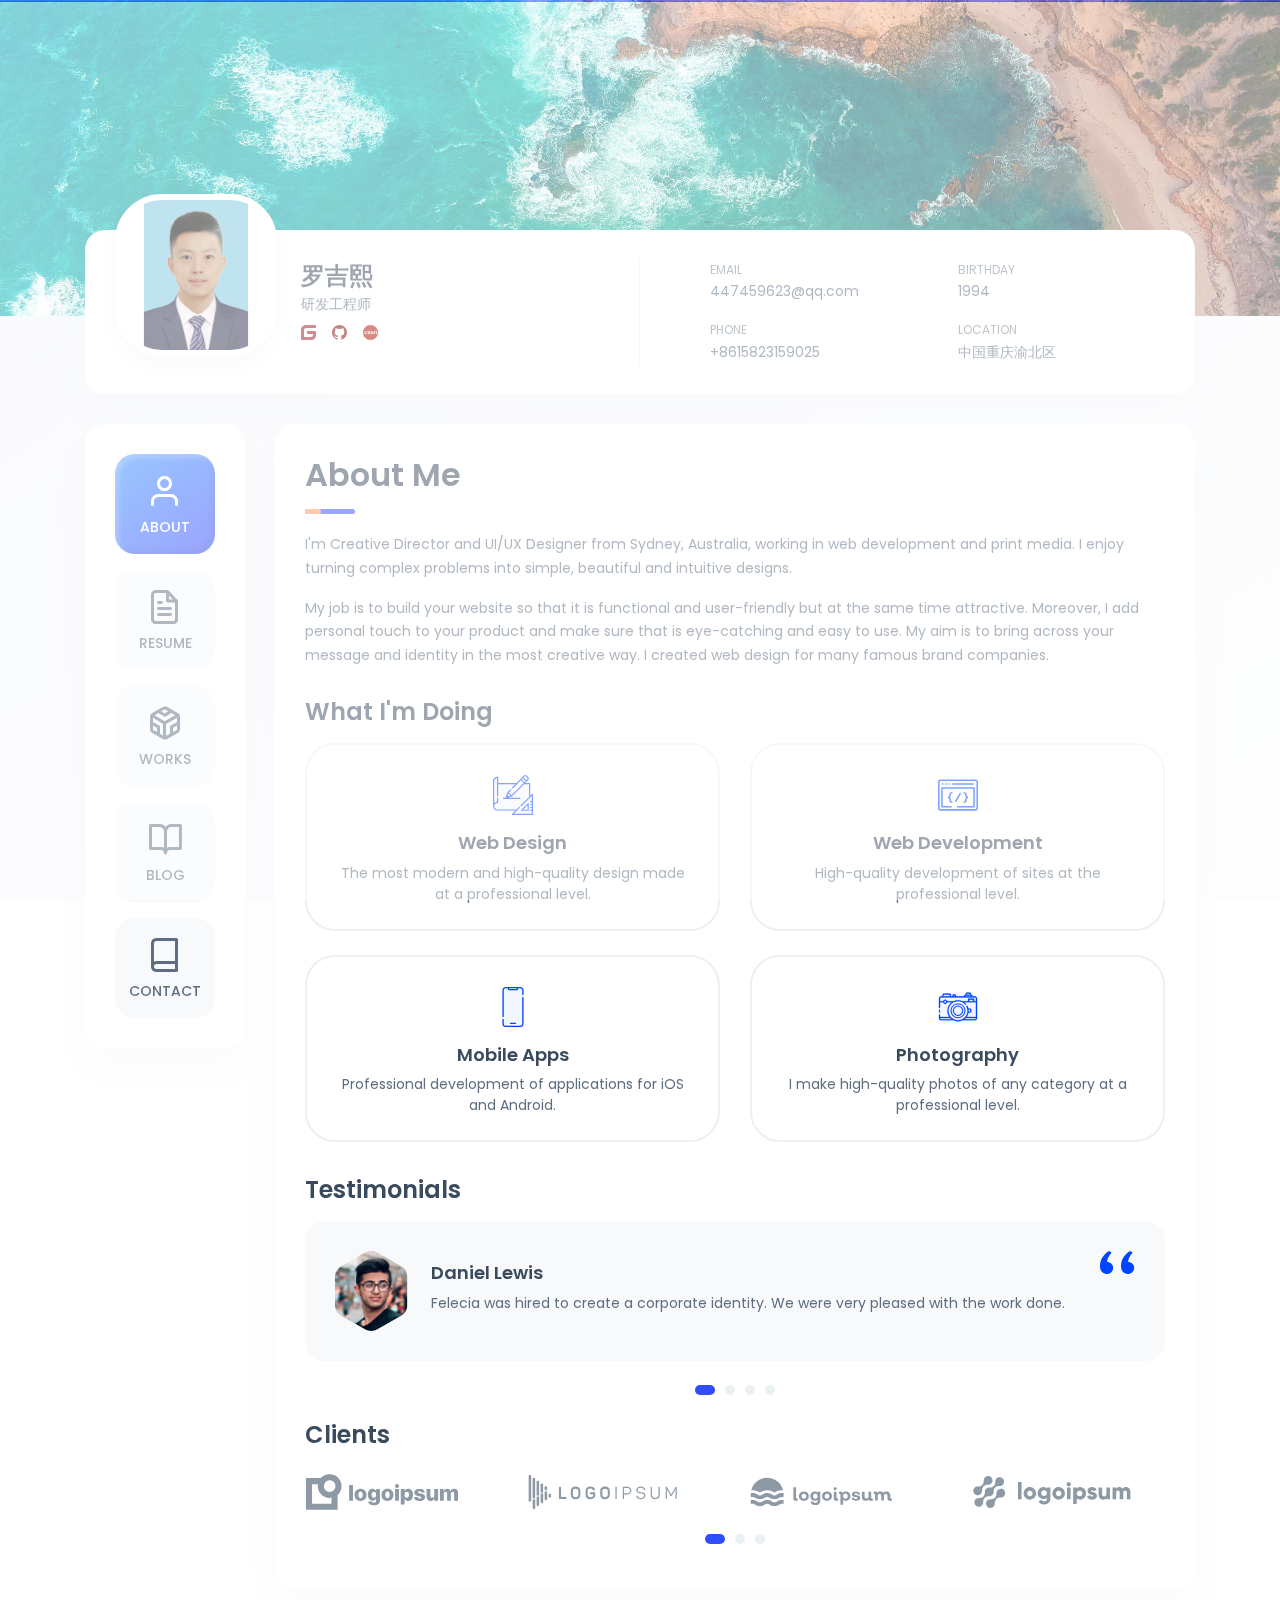
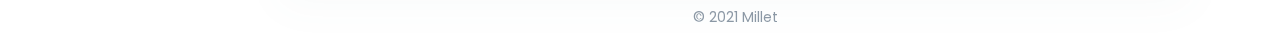
==== about.html @ d371b7f6 "增加简历" ====
﻿<!DOCTYPE html>
<html lang="en">

<head>
    <meta charset="utf-8" />
    <title>Guido - About</title>

	<!-- Meta Data -->
	<meta http-equiv="X-UA-Compatible" content="IE=edge">
	<meta name="viewport" content="width=device-width, initial-scale=1, shrink-to-fit=no">
	<meta name="format-detection" content="telephone=no"/>
    <meta name="format-detection" content="address=no"/>
    <meta name="author" content="ArtTemplate" />
    <meta name="description" content="vCard" />

    <!-- Twitter data -->
    <meta name="twitter:card" content="summary_large_image">
    <meta name="twitter:site" content="@ArtTemplates">
    <meta name="twitter:title" content="vCard">
    <meta name="twitter:description" content="vCard">
    <meta name="twitter:image" content="assets/images/social.jpg">

    <!-- Open Graph data -->
    <meta property="og:title" content="ArtTemplate" />
    <meta property="og:type" content="website" />
    <meta property="og:url" content="your url website" />
    <meta property="og:image" content="assets/images/social.jpg" />
    <meta property="og:description" content="vCard" />
    <meta property="og:site_name" content="vCard" />

	<!-- Favicons -->
	<link rel="apple-touch-icon" sizes="144x144" href="assets/images/favicons/apple-touch-icon-144x144.png">
	<link rel="apple-touch-icon" sizes="114x114" href="assets/images/favicons/apple-touch-icon-114x114.png">
	<link rel="apple-touch-icon" sizes="72x72" href="assets/images/favicons/apple-touch-icon-72x72.png">
	<link rel="apple-touch-icon" sizes="57x57" href="assets/images/favicons/apple-touch-icon-57x57.png">
	<link rel="shortcut icon" href="assets/images/favicons/favicon.png" type="image/png">

    <!-- Styles -->
	<link rel="stylesheet" type="text/css" href="assets/styles/style.css"/>
    
    <link rel="stylesheet" type="text/css" href="assets/demo/style-demo.css"/>
	
</head>
<body>
    <!-- Preloader -->
    <div class="preloader">
	    <div class="preloader__wrap">
		    <div class="circle-pulse">
                <div class="circle-pulse__1"></div>
                <div class="circle-pulse__2"></div>
            </div>
		    <div class="preloader__progress"><span></span></div>
		</div>
	</div>

    <main class="main">
	    <!-- Header Image -->
		<div class="header-image">
		    <div class="js-parallax" style="background-image: url(assets/img/image_header.jpg);"></div>
		</div>
		
	    <div class="container gutter-top">
		    <!-- Header -->
		    <header class="header box">
			    <div class="header__left">
				    <div class="header__photo">
					    <img class="header__photo-img" src="assets/img/main-photo.svg" alt="罗吉熙头像">
					</div>
					<div class="header__base-info">
					    <h4 class="title titl--h4">罗吉熙</h4>
						<div class="status">研发工程师</div>
						<ul class="header__social">
						    <li><a href="https://gitee.com/guidoluo0521"><i class="font-icon icon-gitee"></i></a></li>
						    <li><a href="https://github.com/GuidoLuo0521"><i class="font-icon icon-my-github"></i></a></li>
							<li><a href="https://blog.csdn.net/qq_32735535"><i class="font-icon icon-csdn"></i></a></li>
						</ul>
					</div>
				</div>
				<div class="header__right">
				    <ul class="header__contact">
					    <li><span class="overhead">Email</span>447459623@qq.com</li>
						<li><span class="overhead">Phone</span>+8615823159025</li>
					</ul>
					<ul class="header__contact">
					    <li><span class="overhead">Birthday</span>1994</li>
						<li><span class="overhead">Location</span>中国重庆渝北区</li>
					</ul>
				</div>
			</header>
			
		    <div class="row sticky-parent">
			    <!-- Sidebar nav -->
                <aside class="col-12 col-md-12 col-lg-2">
				    <div class="sidebar box sticky-column">
	                    <ul class="nav">
                            <li class="nav__item"><a class="active" href="index.html"><i class="icon-user"></i>About</a></li>
							<li class="nav__item"><a href="resume.html"><i class="icon-file-text"></i>Resume</a></li>
                            <li class="nav__item"><a href="works.html"><i class="icon-codesandbox"></i>Works</a></li>
                            <li class="nav__item"><a href="blog.html"><i class="icon-book-open"></i>Blog</a></li>
                            <li class="nav__item"><a href="contact.html"><i class="icon-book"></i>Contact</a></li>
                        </ul>
					</div>
		        </aside>
		        
				<!-- Content -->
		        <div class="col-12 col-md-12 col-lg-10">
				    <div class="box box-content">
					    <!-- About -->
						<div class="pb-0 pb-sm-2">
		                    <h1 class="title title--h1 first-title title__separate">About Me</h1>
						    <p>I'm Creative Director and UI/UX Designer from Sydney, Australia, working in web development and print media. I enjoy turning complex problems into simple, beautiful and intuitive designs.</p>
                            <p>My job is to build your website so that it is functional and user-friendly but at the same time attractive. Moreover, I add personal touch to your product and make sure that is eye-catching and easy to use. My aim is to bring across your message and identity in the most creative way. I created web design for many famous brand companies.</p>
					    </div>
						
						<!-- What -->
						<div class="mt-1">
						    <h2 class="title title--h3">What I'm Doing</h2>
							<div class="row">
							    <!-- Case Item -->
							    <div class="col-12 col-lg-6">
							        <div class="case-item">
									    <img class="case-item__icon" src="assets/icons/icon-design.svg" alt="" />
										<div>
									        <h3 class="title title--h4">Web Design</h3>
										    <p class="case-item__caption">The most modern and high-quality design made at a professional level.</p>
										</div>	
									</div>
								</div>
								
								<!-- Case Item -->
								<div class="col-12 col-lg-6">
							        <div class="case-item">
									    <img class="case-item__icon" src="assets/icons/icon-dev.svg" alt="" />
										<div>
									        <h3 class="title title--h4">Web Development</h3>
										    <p class="case-item__caption">High-quality development of sites at the professional level.</p>
										</div>
									</div>
								</div>
								
								<!-- Case Item -->
								<div class="col-12 col-lg-6">
								    <div class="case-item">
								        <img class="case-item__icon" src="assets/icons/icon-app.svg" alt="" />
										<div>
								            <h3 class="title title--h4">Mobile Apps</h3>
									        <p class="case-item__caption">Professional development of applications for iOS and Android.</p>
										</div>
								   </div>
								</div>
								
								<!-- Case Item -->
								<div class="col-12 col-lg-6">
								    <div class="case-item">
									    <img class="case-item__icon" src="assets/icons/icon-photo.svg" alt="" />
										<div>
									        <h3 class="title title--h4">Photography</h3>
										    <p class="case-item__caption">I make high-quality photos of any category at a professional level.</p>
										</div>
									</div>
								</div>
							</div>	
						</div>
						
						<!-- Testimonials -->
						<div class="mt-2">
						    <h2 class="title title--h3">Testimonials</h2>
						    <div class="swiper-container js-carousel-review">
                                <div class="swiper-wrapper">
								    <!-- Item review -->
                                    <div class="swiper-slide review-item">
										<svg class="avatar avatar--80" viewBox="0 0 84 84">
                                            <g class="avatar__hexagon">
                                                <image xlink:href="assets/img/avatar-2.jpg" height="100%" width="100%" />
                                            </g>
                                        </svg>
										<div class="review-item__textbox">
											<h4 class="title title--h5">Daniel Lewis</h4>
											<p class="review-item__caption">Felecia was hired to create a corporate identity. We were very pleased with the work done.</p>
									    </div>
									</div>
									
									<!-- Item review -->
                                    <div class="swiper-slide review-item">
										<svg class="avatar avatar--80" viewBox="0 0 84 84">
                                            <g class="avatar__hexagon">
                                                <image xlink:href="assets/img/avatar-3.jpg" height="100%" width="100%" />
                                            </g>
                                        </svg>
										<div class="review-item__textbox">
											<h4 class="title title--h5">Jessica Miller</h4>
											<p class="review-item__caption">thanks to the skill of Felecia, we have a design that we can be proud of.</p>
										</div>
									</div>
									
									<!-- Item review -->
                                    <div class="swiper-slide review-item">
										<svg class="avatar avatar--80" viewBox="0 0 84 84">
                                            <g class="avatar__hexagon">
                                                <image xlink:href="assets/img/avatar-4.jpg" height="100%" width="100%" />
                                            </g>
                                        </svg>
										<div class="review-item__textbox">
											<h4 class="title title--h5">Tanya Ruiz</h4>
											<p class="review-item__caption">Felecia was hired to create a corporate identity. We were very pleased with the work done.</p>
										</div>
									</div>
									
									<!-- Item review -->
                                    <div class="swiper-slide review-item">
										<svg class="avatar avatar--80" viewBox="0 0 84 84">
                                            <g class="avatar__hexagon">
                                                <image xlink:href="assets/img/avatar-5.jpg" height="100%" width="100%" />
                                            </g>
                                        </svg>
										<div class="review-item__textbox">
											<h4 class="title title--h5">Thomas Castro</h4>
											<p class="review-item__caption">thanks to the skill of Felecia, we have a design that we can be proud of.</p>
										</div>
									</div>
                                </div>
    
                                <div class="swiper-pagination"></div>
                            </div>
						</div>
						
						<!-- Clients -->
						<div class="mt-4">
						    <h2 class="title title--h3">Clients</h2>
							
							<div class="swiper-container js-carousel-clients">
                                <div class="swiper-wrapper">
								    <!-- Item client -->
                                    <div class="swiper-slide">
									    <a href="#"><img src="assets/img/logo-1.svg" alt="Logo" /></a>
									</div>
									
								    <!-- Item client -->
                                    <div class="swiper-slide">
									    <a href="#"><img src="assets/img/logo-2.svg" alt="Logo" /></a>
									</div>

								    <!-- Item client -->
                                    <div class="swiper-slide">
									    <a href="#"><img src="assets/img/logo-3.svg" alt="Logo" /></a>
									</div>

								    <!-- Item client -->
                                    <div class="swiper-slide">
									    <a href="#"><img src="assets/img/logo-4.svg" alt="Logo" /></a>
									</div>
									
								    <!-- Item client -->
                                    <div class="swiper-slide">
									    <a href="#"><img src="assets/img/logo-1.svg" alt="Logo" /></a>
									</div>
									
									<!-- Item client -->
                                    <div class="swiper-slide">
									    <a href="#"><img src="assets/img/logo-2.svg" alt="Logo" /></a>
									</div>
								</div>
								
								<div class="swiper-pagination"></div>
							</div>
						</div>
					</div>
					
					<!-- Footer -->
					<footer class="footer">© 2021 Millet</footer>
		        </div>
			</div>
		</div>	
    </main>

    <!-- SVG masks -->
    <svg class="svg-defs">
        <clipPath id="avatar-box">
            <path d="M1.85379 38.4859C2.9221 18.6653 18.6653 2.92275 38.4858 1.85453 56.0986.905299 77.2792 0 94 0c16.721 0 37.901.905299 55.514 1.85453 19.821 1.06822 35.564 16.81077 36.632 36.63137C187.095 56.0922 188 77.267 188 94c0 16.733-.905 37.908-1.854 55.514-1.068 19.821-16.811 35.563-36.632 36.631C131.901 187.095 110.721 188 94 188c-16.7208 0-37.9014-.905-55.5142-1.855-19.8205-1.068-35.5637-16.81-36.63201-36.631C.904831 131.908 0 110.733 0 94c0-16.733.904831-37.9078 1.85379-55.5141z"/>
        </clipPath>
        <clipPath id="avatar-hexagon">
             <path d="M0 27.2891c0-4.6662 2.4889-8.976 6.52491-11.2986L31.308 1.72845c3.98-2.290382 8.8697-2.305446 12.8637-.03963l25.234 14.31558C73.4807 18.3162 76 22.6478 76 27.3426V56.684c0 4.6805-2.5041 9.0013-6.5597 11.3186L44.4317 82.2915c-3.9869 2.278-8.8765 2.278-12.8634 0L6.55974 68.0026C2.50414 65.6853 0 61.3645 0 56.684V27.2891z"/>
        </clipPath>		
    </svg>
	
    <div class="back-to-top"></div>
    
	 
	
	<!-- JavaScripts -->
	<script src="assets/js/jquery-3.4.1.min.js"></script>
	<script src="assets/js/plugins.min.js"></script>
    <script src="assets/js/common.js"></script>
	
	<script src="assets/demo/plugins-demo.js"></script>
</body>
</html>
---- assets/styles/style.css ----
/* ------------------------------------------------
 Author: ArtStyles (Art)
 更多模板：http://www.bootstrapmb.com/
 Template Name: vCard 3
 version: 1.0.0
------------------------------------------------ */
/* ------------------------------------------------

 - General Styles
 - Typography
 - Preloader
 - Form
 - Button
 - Preloader
 - Header
 - Sections
 - Navbar
 - Footer
 - Cases
 - Clients
 - Contact
 - Single post
 - Footer
 - Contact
 - Portfolio
 - News
 - Single news
 - Testimonials
 - Timeline
 - Other
 
------------------------------------------------ */
@import url(vendors/bootstrap.min.css);
@import url(vendors/swiper.min.css);
@import url(../icons/style.css);
@import url("https://fonts.googleapis.com/css2?family=Poppins:ital,wght@0,400;0,500;0,600;1,400;1,500;1,600&display=swap");
/* -----------------------------------------------------------------
    - General Styles
----------------------------------------------------------------- */
*,
::before,
::after {
  background-repeat: no-repeat;
  box-sizing: border-box;
}

html {
  font-size: 1rem;
  -webkit-overflow-scrolling: touch;
  -webkit-box-sizing: border-box;
  box-sizing: border-box;
  -ms-overflow-x: hidden;
}

body, html {
  -webkit-text-size-adjust: 100%;
}

body {
  background: linear-gradient(145.44deg, #F2F4FA 0%, #FAFBFC 100%);
  background-repeat: no-repeat;
  background-attachment: fixed;
  color: #5E6E80;
  font-family: "Poppins", sans-serif;
  font-weight: 400;
  font-size: 0.875rem;
  line-height: 1.7;
  min-height: 100vh;
  overflow-x: hidden;
  -ms-overflow-style: scrollbar;
  -webkit-font-smoothing: antialiased;
}
@media only screen and (max-width: 580px) {
  body {
    line-height: 1.6;
  }
}

html.is-scroll-disabled body {
  height: 100vh;
  overflow: hidden;
}

@media all and (-ms-high-contrast: none), (-ms-high-contrast: active) {
  html.is-scroll-disabled {
    overflow: hidden;
  }
}
.no-scroll {
  overflow: hidden;
  -ms-overflow-style: none;
}

.no-scroll-height {
  overflow-x: hidden;
}

.svg-defs {
  position: absolute;
  height: 0;
  width: 0;
}

.bg-triangles {
  background-image: url(../images/triangles-top.svg), url(../images/triangles-bottom.svg), linear-gradient(145.44deg, #F2F4FA 0%, #FAFBFC 100%);
  background-position: left top, right bottom;
  background-repeat: no-repeat;
  background-size: inherit;
}
@media only screen and (max-width: 580px) {
  .bg-triangles {
    background-size: contain;
  }
}

/* -----------------------------------------------------------------
    - Typography
----------------------------------------------------------------- */
h1, h2, h3, h4, h5, h6 {
  color: #3B4B5E;
  font-family: "Poppins", sans-serif;
  font-weight: 600;
  line-height: 1.3;
}

.title--h1 {
  font-size: 2rem;
  margin-bottom: 1.3rem;
}
@media only screen and (max-width: 580px) {
  .title--h1 {
    font-size: 1.75rem;
    margin-bottom: 1rem;
  }
}
.title--h2 {
  font-size: 1.625rem;
}
@media only screen and (max-width: 580px) {
  .title--h2 {
    font-size: 1.375rem;
  }
}
.title--h3 {
  font-size: 1.5rem;
  margin-bottom: 1rem;
}
@media only screen and (max-width: 580px) {
  .title--h3 {
    font-size: 1.125rem;
  }
}
.title--h4 {
  font-size: 1.125rem;
}
@media only screen and (max-width: 580px) {
  .title--h4 {
    font-size: 1rem;
  }
}
.title--h5 {
  font-size: 1rem;
}
@media only screen and (max-width: 580px) {
  .title--h5 {
    font-size: 0.875rem;
  }
}
.title--h6 {
  font-size: 0.875rem;
}
@media only screen and (max-width: 580px) {
  .title--h6 {
    font-size: 0.75rem;
  }
}
.title--tone {
  color: #304CFD;
}
.title-icon {
  margin-right: 0.5rem;
  margin-top: -0.25rem;
  height: 1.875rem;
  width: 1.875rem;
}
@media only screen and (max-width: 580px) {
  .title-icon {
    height: 1.5625rem;
    width: 1.875rem;
  }
}
.title__separate {
  margin-bottom: 2.3125rem;
  position: relative;
}
.title__separate::before, .title__separate::after {
  content: '';
  background-color: #304CFD;
  border-radius: 0.5rem;
  height: 5px;
  position: absolute;
  bottom: -18px;
  left: 0;
  width: 3.125rem;
  z-index: 1;
}
.title__separate::after {
  background-color: #FF965D;
  width: 1rem;
}
@media only screen and (max-width: 580px) {
  .title__separate {
    margin-bottom: 1.5625rem;
  }
  .title__separate::before, .title__separate::after {
    height: 0.1875rem;
    bottom: -0.625rem;
  }
  .title__separate::before {
    width: 3rem;
  }
  .title__separate::after {
    width: 1rem;
  }
}

.weight--400 {
  font-weight: 400;
}
.weight--500 {
  font-weight: 500;
}
.weight--600 {
  font-weight: 600;
}

.overhead {
  color: rgba(94, 110, 128, 0.8);
  font-size: 0.75rem;
  display: block;
  text-transform: uppercase;
}

.block-quote {
  font-size: 1.25rem;
  font-weight: 400;
  font-style: italic;
  margin: 1.8125rem 0;
  position: relative;
  line-height: 1.6;
}
@media only screen and (max-width: 991px) {
  .block-quote {
    padding-left: 3.75rem;
  }
}
@media only screen and (max-width: 580px) {
  .block-quote {
    font-size: 1.125rem;
    margin: 0.625rem 0 1.25rem;
    padding-left: 0;
    padding-top: 2.5rem;
  }
}
.block-quote::before {
  background-image: url(../icons/icon-quote.svg);
  background-repeat: no-repeat;
  background-position: center;
  background-size: contain;
  content: '';
  height: 2.125rem;
  margin: 0 auto;
  position: absolute;
  top: 0;
  left: -54px;
  width: 2.125rem;
}
@media only screen and (max-width: 991px) {
  .block-quote::before {
    left: 0;
  }
}
@media only screen and (max-width: 580px) {
  .block-quote::before {
    right: 0;
  }
}
.block-quote__author {
  font-size: 0.875rem;
  font-style: normal;
  display: block;
  margin-top: 0.625rem;
  padding-left: 3rem;
  position: relative;
}
@media only screen and (max-width: 580px) {
  .block-quote__author {
    font-size: 0.875rem;
    margin-top: 0;
    padding-left: 2rem;
  }
}
.block-quote__author::before {
  content: '';
  background-color: #5E6E80;
  height: 1px;
  margin-bottom: auto;
  margin-top: auto;
  position: absolute;
  top: 0;
  bottom: 0;
  left: 0;
  width: 2rem;
}
@media only screen and (max-width: 580px) {
  .block-quote__author::before {
    width: 1rem;
  }
}

a {
  color: #304CFD;
  cursor: pointer;
  text-decoration: none;
  -webkit-text-decoration-skip: objects;
  transition: color 0.3s cubic-bezier(0.72, 0.16, 0.345, 0.875);
}
a:hover {
  color: #304CFD;
  outline: none;
  text-decoration: underline;
}
a.decoration--none {
  text-decoration: none;
}

img {
  max-width: 100%;
  -webkit-user-select: none;
  -moz-user-select: none;
  -ms-user-select: none;
  user-select: none;
}

iframe {
  background-color: #5E6E80;
  border: 0;
  display: block;
  height: 100%;
  width: 100%;
}

.cover {
  border-radius: 0.375rem;
  object-fit: cover;
  object-position: center;
  font-family: 'object-fit: cover; object-position: center;';
  height: 100%;
  width: 100%;
}
@media only screen and (max-width: 580px) {
  .cover {
    border-radius: 0.25rem;
  }
}

::-moz-selection {
  background: transparent;
  color: #304CFD;
}

::selection {
  background: transparent;
  color: #304CFD;
}

/* -----------------------------------------------------------------
    - Form
----------------------------------------------------------------- */
.form-control, .textarea, select,
.custom-select {
  background-color: #F7F9FA;
  border: 2px solid #F7F9FA;
  border-radius: 1.25rem;
  box-shadow: none;
  color: #5E6E80;
  font-size: inherit;
  height: auto;
  padding: 0.875rem 1.375rem 0.8125rem;
  position: relative;
  width: 100%;
  -webkit-appearance: none;
  -moz-appearance: none;
  appearance: none;
}
@media only screen and (max-width: 580px) {
  .form-control, .textarea, select,
  .custom-select {
    padding: 0.8125rem 1.375rem 0.75rem;
  }
}

.form-control:focus, .textarea:focus, select:focus,
.custom-select:focus {
  background-color: #fff;
  border: 2px solid rgba(141, 153, 166, 0.2);
  color: #5E6E80;
  box-shadow: none;
  outline: none;
}

.form-control {
  line-height: inherit;
}
@media all and (-ms-high-contrast: none), (-ms-high-contrast: active) {
  .form-control {
    line-height: 0;
  }
}
.form-control__icon {
  padding-left: 3.375rem;
}
@media only screen and (max-width: 580px) {
  .form-control__icon {
    padding-left: 2.8125rem;
  }
}

.textarea {
  border-radius: 1.25rem;
  display: block;
  padding: 0.8125rem 1.1875rem;
  resize: none;
}

.form-group {
  margin-bottom: 2rem;
  position: relative;
}
@media only screen and (max-width: 580px) {
  .form-group {
    margin-bottom: 1.6875rem;
  }
}
.form-group .font-icon {
  color: #5E6E80;
  font-size: 1.125rem;
  margin: auto 0;
  position: absolute;
  top: 0;
  bottom: 0;
  left: 38px;
  height: 1rem;
  width: 1rem;
  z-index: 1;
}
@media only screen and (max-width: 580px) {
  .form-group .font-icon {
    font-size: 1rem;
    left: 2.125rem;
  }
}

.help-block {
  position: absolute;
  font-size: 0.75rem;
  line-height: 1.4;
  padding-top: 0.3125rem;
  padding-left: 0.375rem;
}
@media only screen and (max-width: 580px) {
  .help-block {
    font-size: 0.6875rem;
  }
}

.with-errors {
  color: #FF3D57;
}

.has-error input,
.has-error textarea,
.has-error input:focus,
.has-error textarea:focus {
  border-color: #FF3D57;
}

#validator-contact {
  font-size: 0.875rem;
  margin-top: 1rem;
}

.form-control::-webkit-input-placeholder {
  color: #8D99A6;
}

.form-control::-moz-placeholder {
  color: #8D99A6;
}

.form-control:-ms-input-placeholder {
  color: #8D99A6;
}

.form-control::-ms-input-placeholder {
  color: #8D99A6;
}

.form-control::placeholder {
  color: #8D99A6;
}

input:invalid,
textarea:invalid {
  outline: none !important;
}

.custom-control-input:focus ~ .custom-control-label::before {
  box-shadow: 0 0 0 0.2rem rgba(48, 76, 253, 0.25);
}
.custom-control-input:focus:not(:checked) ~ .custom-control-label::before {
  border-color: #304CFD;
}
.custom-control-input:not(:disabled):active ~ .custom-control-label::before {
  border-color: #fff;
  background-color: transparent;
}
.custom-control-input:checked ~ .custom-control-label::before {
  border-color: #304CFD;
  background-color: #304CFD;
}

.custom-control-label {
  line-height: 1.55;
  padding-left: 0.5rem;
}
.custom-control-label::before {
  background-color: transparent;
  border: 1px solid #5E6E80;
}

select,
.custom-select {
  background: url("data:image/svg+xml,%3csvg xmlns='http://www.w3.org/2000/svg' viewBox='0 0 4 5'%3e%3cpath fill='%23fff' d='M2 0L0 2h4zm0 5L0 3h4z'/%3e%3c/svg%3e") no-repeat right 0.1rem center/10px 16px;
}
select option,
.custom-select option {
  color: #5E6E80;
}

.dropdown-menu {
  border: 0;
  border-radius: 12px;
  box-shadow: 0 0.5rem 2.5rem rgba(94, 110, 128, 0.25);
  color: #5E6E80;
  font-size: 0.9375rem;
}
.dropdown-menu::before {
  content: '';
  border-left: 0.375rem solid transparent;
  border-right: 0.375rem solid transparent;
  border-bottom: 0.375rem solid #fff;
  height: 0;
  position: absolute;
  top: -6px;
  left: 18px;
  width: 0;
}
.dropdown.dropup .dropdown-menu::before {
  border-left: 0.375rem solid transparent;
  border-right: 0.375rem solid transparent;
  border-top: 0.375rem solid #fff;
  border-bottom: 0.375rem solid transparent;
  top: auto;
  bottom: -0.75rem;
}

.tooltip-inner {
  max-width: 12.5rem;
  padding: 0.25rem 0.625rem 0.25rem;
  background-color: #5E6E80;
  border-radius: 0.25rem;
  box-shadow: 0 1rem 2rem rgba(94, 110, 128, 0.25), 0 0.125rem 1rem rgba(94, 110, 128, 0.5);
}
.tooltip.show {
  opacity: 1;
}

.bs-tooltip-top .arrow::before,
.bs-tooltip-auto[x-placement^="top"] .arrow::before {
  border-width: 0.3125rem 0.3125rem 0;
  border-top-color: #5E6E80;
}

.bs-tooltip-right .arrow::before,
.bs-tooltip-auto[x-placement^="right"] .arrow::before {
  border-width: 0.3125rem 0.3125rem 0.3125rem 0;
  border-right-color: #5E6E80;
}

.bs-tooltip-left .arrow::before,
.bs-tooltip-auto[x-placement^="left"] .arrow::before {
  border-width: 0.3125rem 0 0.3125rem 0.3125rem;
  border-left-color: #5E6E80;
}

.bs-tooltip-bottom .arrow::before,
.bs-tooltip-auto[x-placement^="bottom"] .arrow::before {
  border-width: 0 0.3125rem 0.3125rem;
  border-bottom-color: #5E6E80;
}

@media only screen and (min-width: 580px) {
  .pt-sm-6 {
    padding-top: 5rem;
  }
}

.btn {
  background-image: linear-gradient(142.17deg, #3086FF 6.66%, #304CFD 91.48%);
  box-shadow: inset -0.25rem -0.25rem 0.3125rem rgba(0, 0, 0, 0.1), inset 0.25rem 0.25rem 0.3125rem rgba(255, 255, 255, 0.23);
  border-radius: 20px;
  border: 0;
  color: #fff;
  cursor: pointer;
  font-size: 1rem;
  font-weight: 400;
  line-height: 1;
  height: 3.5rem;
  padding: 0 1.5rem;
  position: relative;
  transition: .4s ease-in-out;
  white-space: nowrap;
}
.btn:hover {
  color: #fff;
  box-shadow: none;
  opacity: .9;
}
.btn .font-icon {
  margin-right: 0.375rem;
}
.btn.disabled {
  pointer-events: none;
}
.btn.disabled:hover {
  opacity: .9;
}
.btn.disabled:hover {
  opacity: .9;
}

button:focus {
  outline: none;
}

/* -----------------------------------------------------------------
    - Preloader
----------------------------------------------------------------- */
.preloader {
  display: flex;
  align-items: center;
  justify-content: center;
  background-color: #fff;
  position: fixed;
  top: 0;
  left: 0;
  width: 100%;
  height: 100%;
  overflow: hidden;
  text-align: center;
  z-index: 1106;
  opacity: 1;
}
.preloader > * {
  min-width: 0;
}
.preloader__wrap {
  width: 100%;
  max-width: 9.375rem;
}
.preloader__progress {
  background: #fff;
  height: 0.125rem;
  position: absolute;
  top: 0;
  left: 0;
  overflow: hidden;
  width: 100%;
}
.preloader__progress span {
  background: #304CFD;
  position: absolute;
  top: 0;
  left: 0;
  height: 100%;
  width: 0;
}

.circle-pulse > * {
  position: absolute;
  top: 50%;
  left: 50%;
  border-radius: 50%;
  box-sizing: border-box;
  transform: scale(0);
  animation: pulse 1.6s linear infinite;
}

.circle-pulse__1 {
  width: 6rem;
  height: 6rem;
  margin-top: -3rem;
  margin-left: -3rem;
  background-color: #304CFD;
}

.circle-pulse__2 {
  width: 4.8rem;
  height: 4.8rem;
  margin-top: -2.4rem;
  margin-left: -2.4rem;
  background-color: rgba(48, 76, 253, 0.7);
  animation-delay: -0.8s;
}

@keyframes pulse {
  0% {
    transform: scale(0, 0);
    opacity: 1;
  }
  100% {
    transform: scale(1, 1);
    opacity: 0;
  }
}
/* -----------------------------------------------------------------
    - Header
----------------------------------------------------------------- */
.header-image {
  height: 19.75rem;
  position: absolute;
  top: 0;
  left: 0;
  width: 100%;
}

.header {
  display: flex;
  margin-bottom: 1.875rem;
}
.header > * {
  min-width: 0;
}
@media only screen and (max-width: 991px) {
  .header {
    flex-direction: column;
  }
}
@media only screen and (max-width: 580px) {
  .header {
    margin-bottom: 0.9375rem;
  }
}
.header__left {
  display: flex;
  align-items: start;
  flex: 0 0 50%;
  padding-right: 1.875rem;
  position: relative;
}
.header__left > * {
  min-width: 0;
}
.header__left::before {
  content: '';
  background-color: #EBF0F2;
  position: absolute;
  top: 0;
  right: 0;
  bottom: 0;
  height: 100%;
  width: 1px;
}
@media only screen and (max-width: 991px) {
  .header__left {
    align-items: center;
    flex-direction: column;
    padding-right: 0;
    padding-bottom: 1.25rem;
    text-align: center;
  }
  .header__left::before {
    position: absolute;
    top: auto;
    right: 0;
    bottom: 0;
    height: 1px;
    width: 100%;
  }
}
.header__right {
  display: flex;
  align-items: start;
  flex: 0 0 50%;
  padding-left: 1.875rem;
}
.header__right > * {
  min-width: 0;
}
@media only screen and (max-width: 991px) {
  .header__right {
    padding-left: 0;
    padding-top: 1.875rem;
  }
  .header__right ul:first-child {
    padding: 0;
  }
}
@media only screen and (max-width: 580px) {
  .header__right {
    flex-direction: column;
    padding-top: 1.5rem;
  }
}
.header__photo {
  background-color: #fff;
  border: 0.375rem solid #fff;
  border-radius: 2.9375rem;
  box-shadow: 0 0.5rem 1.5rem rgba(0, 0, 0, 0.05);
  margin-top: -4.125rem;
  height: 10.125rem;
  overflow: hidden;
  width: 10.125rem;
}
@media only screen and (max-width: 991px) {
  .header__photo {
    margin-top: -5rem;
    margin-bottom: 1.25rem;
  }
}
.header__photo-img {
  height: 100%;
  width: 100%;
}
.header__base-info {
  margin-left: 1.5rem;
}
@media only screen and (max-width: 991px) {
  .header__base-info {
    margin-left: 0;
  }
}
.header__base-info .title {
  margin-bottom: 0.125rem;
}
.header__social {
  display: flex;
  align-items: center;
  font-size: 1rem;
  list-style: none;
  margin-top: 0.5rem;
  margin-bottom: 0;
  padding: 0;
}
.header__social > * {
  min-width: 0;
}
.header__social li {
  margin-right: 1rem;
}
.header__social li:last-child {
  margin-right: 0;
}
.header__social a {
  color: #5E6E80;
  text-decoration: none;
}
.header__social a:hover {
  color: #304CFD;
}
@media only screen and (max-width: 991px) {
  .header__social {
    justify-content: center;
  }
}
.header__contact {
  list-style: none;
  margin-bottom: 0;
  width: 50%;
}
@media only screen and (max-width: 991px) {
  .header__contact:first-child {
    padding: 0;
    margin-bottom: 1rem;
  }
}
@media only screen and (max-width: 580px) {
  .header__contact {
    padding: 0;
    width: 100%;
  }
  .header__contact:first-child {
    margin-bottom: 0.75rem;
  }
}
.header__contact li {
  margin-bottom: 1rem;
  word-break: break-all;
}
@media only screen and (max-width: 580px) {
  .header__contact li {
    margin-bottom: 0.75rem;
  }
}
.header__contact li:last-child {
  margin-bottom: 0;
}

.status {
  font-size: 0.875rem;
  display: inline-flex;
  align-items: center;
}
.status > * {
  min-width: 0;
}

/* -----------------------------------------------------------------
    - Sections
----------------------------------------------------------------- */
.box {
  background-color: #fff;
  border-radius: 20px;
  box-shadow: 0px 20px 40px rgba(103, 118, 128, 0.03);
  padding: 1.875rem;
  position: relative;
  transition: box-shadow .3s ease-in-out;
}
@media only screen and (max-width: 580px) {
  .box {
    padding: 1rem;
  }
}
.box__border {
  border: 2px solid #EBF0F2;
  border-radius: 20px;
}
@media only screen and (max-width: 580px) {
  .box__border {
    border-radius: 13.3333333333px;
    padding: 1rem;
  }
}

@media only screen and (max-width: 991px) {
  .box-content {
    border-radius: 0 0 20px 20px;
  }
}
@media only screen and (max-width: 580px) {
  .box-content {
    border-radius: 13.3333333333px;
  }
}

.js-image {
  background-size: cover;
  background-position: center;
  height: 100%;
  width: 100%;
}

.overlay {
  position: relative;
}
.overlay::before, .overlay--45::before, .overlay--80::before {
  content: '';
  background-color: rgba(46, 47, 54, 0.8);
  position: absolute;
  top: 0;
  left: 0;
  height: 100%;
  width: 100%;
  z-index: 2;
}
.overlay--45::before {
  background-color: rgba(46, 47, 54, 0.45);
}
.overlay--80::before {
  background-color: rgba(46, 47, 54, 0.8);
}

.gutter-top {
  padding-top: 14.375rem;
}
@media only screen and (max-width: 580px) {
  .gutter-top {
    padding-top: 8.125rem;
  }
}
.gutter-top-100 {
  padding-top: 6.25rem;
}
@media only screen and (max-width: 580px) {
  .gutter-top-100 {
    padding-top: 8.125rem;
  }
}

.avatar {
  display: block;
  height: 100%;
  width: 100%;
}
.avatar--180 {
  max-height: 11.25rem;
  max-width: 11.25rem;
  height: 11.25rem;
  width: 11.25rem;
}
@media only screen and (max-width: 991px) {
  .avatar--180 {
    max-height: 12.5rem;
    max-width: 12.5rem;
    height: 12.5rem;
    width: 12.5rem;
  }
}
.avatar--80 {
  max-height: 5rem;
  max-width: 5rem;
}
@media only screen and (max-width: 580px) {
  .avatar--80 {
    max-height: 4.5454545455rem;
    max-width: 4.5454545455rem;
  }
}
.avatar--60 {
  max-height: 3.75rem;
  max-width: 3.75rem;
}
@media only screen and (max-width: 580px) {
  .avatar--60 {
    max-height: 2.8195488722rem;
    max-width: 2.8195488722rem;
  }
}
.avatar__box {
  -webkit-clip-path: url(#avatar-box);
  clip-path: url(#avatar-box);
}
.avatar__hexagon {
  -webkit-clip-path: url(#avatar-hexagon);
  clip-path: url(#avatar-hexagon);
}
.avatar image {
  height: 100%;
  width: 100%;
}

.social {
  line-height: 0;
  margin-top: 1.5rem;
  margin-bottom: 1.375rem;
}
.social__link {
  color: #3B4B5E;
  display: inline-block;
  font-size: 0.875rem;
  margin-left: 0.8125rem;
  text-decoration: none;
}
.social__link:hover {
  cursor: pointer;
  text-decoration: none;
}
.social__link:first-child {
  margin-left: 0;
}

/* -----------------------------------------------------------------
    - Navbar
----------------------------------------------------------------- */
.sidebar {
  transition: all .3s ease-in-out;
}
@media only screen and (max-width: 1200px) {
  .sidebar {
    padding: 1.5rem;
  }
}
@media only screen and (max-width: 991px) {
  .sidebar {
    border-bottom: 1px solid #EBF0F2;
    border-radius: 20px 20px 0 0;
    padding: 1.875rem;
  }
}
@media only screen and (max-width: 580px) {
  .sidebar {
    border-bottom: 0;
    border-radius: 0;
    box-shadow: 0px 20px 40px rgba(103, 118, 128, 0.2);
    padding: 0.5rem 0.9375rem;
    position: fixed;
    top: 0;
    left: 0;
    width: 100%;
    z-index: 10;
  }
}
.sidebar.is_stuck {
  margin-top: 1.875rem;
  z-index: 1;
}

@media only screen and (max-width: 991px) {
  .nav {
    justify-content: space-between;
  }
}
@media only screen and (max-width: 580px) {
  .nav {
    justify-content: center;
  }
}
.nav__item {
  display: block;
  height: 6.25rem;
  margin-bottom: 1rem;
  text-align: center;
  text-transform: uppercase;
  width: 100%;
}
.nav__item:last-child {
  margin-bottom: 0;
}
@media only screen and (max-width: 1200px) {
  .nav__item {
    height: 5.125rem;
  }
}
@media only screen and (max-width: 991px) {
  .nav__item {
    margin-bottom: 0;
    width: calc(20% - 1rem);
  }
}
@media only screen and (max-width: 768px) {
  .nav__item {
    width: calc(20% - .5rem);
  }
}
@media only screen and (max-width: 580px) {
  .nav__item {
    height: auto;
    width: calc(20% - 0rem);
  }
}
.nav__item a {
  background-color: #F7F9FA;
  border-radius: 1.25rem;
  color: #5E6E80;
  font-size: 0.875rem;
  font-weight: 500;
  display: flex;
  flex-direction: column;
  align-items: center;
  justify-content: center;
  height: 100%;
  position: relative;
  text-decoration: none;
  transition: all 0s;
}
.nav__item a > * {
  min-width: 0;
}
.nav__item a:hover {
  color: #304CFD;
}
@media only screen and (max-width: 1200px) {
  .nav__item a {
    border-radius: 1rem;
    font-size: 0.75rem;
  }
}
@media only screen and (max-width: 768px) {
  .nav__item a {
    font-size: 0.6875rem;
  }
}
@media only screen and (max-width: 580px) {
  .nav__item a {
    background-color: transparent;
  }
}
.nav__item a.active {
  background-image: linear-gradient(142.17deg, #3086FF 6.66%, #304CFD 91.48%);
  box-shadow: inset -0.25rem -0.25rem 0.3125rem rgba(0, 0, 0, 0.1), inset 0.25rem 0.25rem 0.3125rem rgba(255, 255, 255, 0.23);
  color: #fff;
}
.nav__item a.active:hover {
  color: #fff;
}
@media only screen and (max-width: 580px) {
  .nav__item a.active {
    background-image: none;
    box-shadow: none;
    color: #304CFD;
  }
  .nav__item a.active:hover {
    color: #304CFD;
  }
  .nav__item a.active::before {
    content: '';
    background-color: #304CFD;
    height: 0.125rem;
    position: absolute;
    bottom: -8px;
    left: 0;
    width: 100%;
  }
}
.nav__item [class^="icon-"] {
  display: block;
  font-size: 2.25rem;
  margin-top: 0.25rem;
  margin-bottom: 0.5rem;
}
@media only screen and (max-width: 1200px) {
  .nav__item [class^="icon-"] {
    font-size: 1.75rem;
    margin-bottom: 0.25rem;
  }
}
@media only screen and (max-width: 768px) {
  .nav__item [class^="icon-"] {
    font-size: 1.5rem;
  }
}
@media only screen and (max-width: 580px) {
  .nav__item [class^="icon-"] {
    font-size: 1.0625rem;
    margin-top: 0.375rem;
  }
}

/* -----------------------------------------------------------------
    - Footer
----------------------------------------------------------------- */
.footer {
  color: #8D99A6;
  font-size: 0.875rem;
  padding-top: 1rem;
  padding-bottom: 1rem;
  text-align: center;
}
@media only screen and (max-width: 580px) {
  .footer {
    padding-top: 0.5rem;
    padding-bottom: 0.5rem;
  }
}

/* -----------------------------------------------------------------
    - Cases
----------------------------------------------------------------- */
.case-item {
  border: 2px solid #EBF0F2;
  border-radius: calc(20px + 10px);
  display: flex;
  flex-direction: column;
  align-items: center;
  height: calc(100% - 24px);
  margin-bottom: 1.5rem;
  padding: 1.875rem 1.875rem 1.5rem;
  position: relative;
  text-align: center;
}
.case-item > * {
  min-width: 0;
}
@media only screen and (max-width: 991px) {
  .case-item {
    height: calc(100% - 20px);
  }
}
@media only screen and (max-width: 580px) {
  .case-item {
    border-radius: 13.3333333333px;
    height: calc(100% - 15px);
    margin-bottom: 0.9375rem;
    padding: 1rem;
    text-align: center;
  }
}
@media screen and (-ms-high-contrast: active), (-ms-high-contrast: none) {
  .case-item {
    display: block;
  }
}
.case-item__icon {
  height: 2.5rem;
  width: 2.5rem;
  margin-bottom: 1rem;
}
@media only screen and (max-width: 580px) {
  .case-item__icon {
    margin-bottom: 0.8125rem;
  }
}
.case-item div {
  flex: 1;
}
.case-item__caption {
  line-height: 1.5;
}
@media only screen and (max-width: 580px) {
  .case-item__caption {
    font-size: 0.8125rem;
    line-height: 1.4;
  }
}
.case-item__caption:last-child {
  margin-bottom: 0;
}

/* -----------------------------------------------------------------
    - Clients
----------------------------------------------------------------- */
.js-carousel-clients {
  padding-top: 0.5rem;
  padding-bottom: 1rem;
}
@media only screen and (max-width: 991px) {
  .js-carousel-clients {
    padding-bottom: 0;
  }
}
@media only screen and (max-width: 580px) {
  .js-carousel-clients .swiper-slide {
    text-align: center;
  }
}

/* -----------------------------------------------------------------
    - Contact
----------------------------------------------------------------- */
@media only screen and (max-width: 768px) {
  .contact-form .btn {
    width: 100%;
  }
}

.map {
  background-color: #F7F9FA;
  border-radius: 13.3333333333px;
  height: 23.75rem;
  margin-bottom: 2rem;
  position: relative;
  direction: ltr;
}
@media only screen and (max-width: 580px) {
  .map {
    height: 15.625rem;
    margin-bottom: 1.25rem;
  }
}

.popover-map-title {
  color: #3B4B5E;
  font-size: 1.125rem;
  margin-top: 0.1875rem;
  margin-bottom: 0.5rem;
}
.popover-map-caption {
  color: #5E6E80;
  font-weight: 400;
}

#marker {
  background-image: url("../images/icon-map-pic.svg");
  background-size: cover;
  width: 3.125rem;
  height: 3.125rem;
  cursor: pointer;
}

/* -----------------------------------------------------------------
    - Portfolio
----------------------------------------------------------------- */
.gutter-sizer {
  width: 1.875rem;
}

.gallery-grid {
  display: flex;
}
.gallery-grid > * {
  min-width: 0;
}
.gallery-grid__item {
  margin-bottom: 1.25rem;
  width: calc(33% - 18px);
}
@media only screen and (max-width: 991px) {
  .gallery-grid__item {
    width: calc(50% - 16px);
  }
}
@media only screen and (max-width: 768px) {
  .gallery-grid__item {
    width: 100%;
  }
  .gallery-grid__item:last-child {
    margin-bottom: 0;
  }
}
.gallery-grid__item:hover .gallery-grid__image {
  transform: scale3d(1.1, 1.1, 1);
}
.gallery-grid-two .gallery-grid__item {
  width: calc(50% - 16px);
}
@media only screen and (max-width: 768px) {
  .gallery-grid-two .gallery-grid__item {
    width: 100%;
  }
}
.gallery-grid__image-wrap {
  border-radius: 14px;
  height: 11.25rem;
  overflow: hidden;
  position: relative;
  width: 100%;
  z-index: 1;
}
@media only screen and (max-width: 991px) {
  .gallery-grid__image-wrap {
    height: 12.5rem;
  }
}
@media only screen and (max-width: 768px) {
  .gallery-grid__image-wrap {
    height: 18.125rem;
  }
}
.gallery-grid-two .gallery-grid__image-wrap {
  height: auto;
}
.gallery-grid__image {
  border-radius: 10px;
  transform: scale3d(1, 1, 1);
}
.gallery-grid__title {
  margin-top: 1rem;
  margin-bottom: 0;
}
@media only screen and (max-width: 580px) {
  .gallery-grid__title {
    font-size: 0.875rem;
  }
}
.gallery-grid__category {
  font-size: 0.875rem;
  display: block;
}

@media only screen and (min-width: 769px) {
  .filter {
    display: inline-flex;
    flex-wrap: wrap;
    font-size: 1rem;
    list-style: none;
    margin-bottom: 1.1875rem;
    padding: 0;
  }
  .filter > * {
    min-width: 0;
  }
  .filter__item {
    padding-right: 1rem;
    position: relative;
  }
  .filter__item::before {
    content: '';
    background-color: #5E6E80;
    border-radius: 0.1875rem;
    position: absolute;
    top: 0;
    right: 6px;
    bottom: 0;
    height: 0.25rem;
    margin: auto;
    width: 0.25rem;
  }
  .filter__item:first-child {
    display: none;
  }
  .filter__item:last-child {
    padding-right: 0;
  }
  .filter__item:last-child::before {
    display: none;
  }
  .filter__item a {
    color: rgba(94, 110, 128, 0.8);
  }
  .filter__item.active a {
    color: #3B4B5E;
  }
  .filter__link {
    padding: 0 0.25rem;
    text-decoration: none;
    display: block;
    overflow: hidden;
    position: relative;
  }
  .filter__link:hover {
    text-decoration: none;
  }
}
.select .placeholder {
  display: none;
}

@media only screen and (max-width: 768px) {
  .select {
    background-color: #F7F9FA;
    border-radius: 1.25rem;
    display: block;
    margin-bottom: 2rem;
    padding: 0.25rem 1.1875rem 0.1875rem 1.25rem;
    position: relative;
    vertical-align: middle;
    text-align: left;
    user-select: none;
    width: 100%;
    -webkit-touch-callout: none;
    z-index: 2;
  }
  .select .placeholder {
    cursor: pointer;
    display: block;
    padding: 0.5rem 0;
    position: relative;
    z-index: 1;
  }
  .select .placeholder:after {
    position: absolute;
    top: 50%;
    right: 2px;
    transform: translateY(-50%);
    font-family: 'icomoon';
    content: '\e940';
    z-index: 10;
  }
  .select.is-open .placeholder:after {
    content: '\e943';
  }
  .select.is-open ul {
    display: block;
  }
  .select ul {
    background-color: #fff;
    box-shadow: 0 0.625rem 3.75rem rgba(141, 153, 166, 0.25);
    border-radius: 20px;
    display: none;
    max-height: 37.5rem;
    overflow: hidden;
    overflow-y: auto;
    padding: 0.625rem 0;
    position: absolute;
    top: 100%;
    left: 0;
    width: 100%;
    z-index: 100;
  }
  .select ul li {
    display: block;
    text-align: left;
    padding: 0.3125rem 1.25rem 0.1875rem;
    color: #5E6E80;
    cursor: pointer;
  }
  .select ul li:hover {
    background-color: #304CFD;
  }
  .select ul li:hover a {
    color: #fff;
  }
  .select ul li:first-child {
    display: none;
  }
  .select ul li a {
    color: #5E6E80;
    text-decoration: none;
  }
}
@media only screen and (max-width: 580px) {
  .select {
    margin-bottom: 1rem;
  }
}
/* -----------------------------------------------------------------
    - News
----------------------------------------------------------------- */
.news-grid {
  display: flex;
  flex-wrap: wrap;
  margin-left: -0.9375rem;
  margin-right: -0.9375rem;
}
.news-grid > * {
  min-width: 0;
}
@media only screen and (max-width: 991px) {
  .news-grid {
    margin-left: 0;
    margin-right: 0;
  }
}

.news-item {
  background-color: #F7F9FA;
  margin-bottom: 1.875rem;
  margin-left: 0.9375rem;
  margin-right: 0.9375rem;
  padding: 0;
  width: calc(50% - 30px);
}
@media only screen and (max-width: 991px) {
  .news-item {
    margin-left: 0;
    margin-right: 0;
    width: 100%;
  }
  .news-item:last-child {
    margin-bottom: 0;
  }
}
@media only screen and (max-width: 580px) {
  .news-item {
    margin-bottom: 1.25rem;
  }
}
.news-item:hover .news-item__image-wrap::before, .news-item:hover .news-item__image-wrap::after {
  opacity: 1;
}
.news-item__image-wrap {
  overflow: hidden;
  border-radius: 20px 20px 0 0;
  height: 14rem;
  position: relative;
}
@media only screen and (max-width: 991px) {
  .news-item__image-wrap {
    height: 18rem;
  }
}
@media only screen and (max-width: 580px) {
  .news-item__image-wrap {
    height: 12rem;
  }
}
.news-item__image-wrap::before {
  opacity: 0;
  transition: opacity .5s ease-in-out;
}
.news-item__image-wrap::after {
  content: '';
  background-image: url(../icons/icon-news.svg);
  height: 2.5rem;
  margin: auto;
  opacity: 0;
  pointer-events: none;
  position: absolute;
  top: 0;
  right: 0;
  bottom: 0;
  left: 0;
  transition: opacity .5s ease-in-out;
  width: 2.5rem;
  z-index: 2;
}
.news-item__date {
  background-color: #FF965D;
  color: #fff;
  border-radius: 20px 0 20px 0;
  font-size: 1.375rem;
  font-weight: 600;
  line-height: 1.3;
  padding: 0.625rem 1.25rem;
  position: absolute;
  top: 0;
  text-align: center;
  z-index: 2;
}
.news-item__date span {
  font-size: 0.8125rem;
  font-weight: 400;
  display: block;
}
@media only screen and (max-width: 580px) {
  .news-item__date {
    font-size: 1.125rem;
    line-height: 1.2;
    padding: 0.5625rem 1rem;
  }
  .news-item__date span {
    font-size: 0.625rem;
  }
}
.news-item__link {
  position: absolute;
  height: 100%;
  width: 100%;
  z-index: 2;
}
.news-item__caption {
  padding: 1.5rem 1.5rem 0.5rem;
}
@media only screen and (max-width: 580px) {
  .news-item__caption {
    padding: 1.1875rem 1rem 0;
  }
}
.news-item p {
  line-height: 1.5;
}
@media only screen and (max-width: 580px) {
  .news-item p {
    font-size: 0.875rem;
  }
}

/* -----------------------------------------------------------------
    - Single post
----------------------------------------------------------------- */
.header-post {
  margin-top: 1rem;
  text-align: center;
}
.header-post__image-wrap {
  height: 28.125rem;
  margin-bottom: 2.125rem;
}
@media only screen and (max-width: 580px) {
  .header-post__image-wrap {
    height: 20rem;
    margin-bottom: 1.5rem;
  }
}

.caption-post {
  margin-left: auto;
  margin-right: auto;
  margin-bottom: 1.75rem;
  width: 86%;
}
@media only screen and (max-width: 991px) {
  .caption-post {
    width: 100%;
  }
}
@media only screen and (max-width: 580px) {
  .caption-post {
    margin-bottom: 1.1875rem;
  }
}

.gallery-post {
  display: flex;
  flex-wrap: wrap;
  margin-left: -1rem;
  margin-right: -1rem;
}
.gallery-post > * {
  min-width: 0;
}
@media only screen and (max-width: 580px) {
  .gallery-post {
    margin-left: 0;
    margin-right: 0;
  }
}
.gallery-post__item {
  flex: calc(50% - 2rem);
  margin-left: 1rem;
  margin-right: 1rem;
  width: calc(50% - 2rem);
}
@media only screen and (max-width: 768px) {
  .gallery-post__item {
    flex: calc(50% - 1.25rem);
    margin-left: 0.625rem;
    margin-right: 0.625rem;
    width: calc(50% - 1.25rem);
  }
}
@media only screen and (max-width: 580px) {
  .gallery-post__item {
    flex: 100%;
    margin-left: 0;
    margin-right: 0;
    margin-bottom: 1rem;
    width: 100%;
  }
}
.gallery-post__caption {
  font-size: .875rem;
  font-style: italic;
  padding: 1rem 1rem 2rem;
  text-align: center;
  width: 100%;
}
@media only screen and (max-width: 580px) {
  .gallery-post__caption {
    padding: 0 0 1rem;
  }
}

.footer-post {
  display: flex;
  align-items: center;
  justify-content: center;
  flex-wrap: wrap;
  margin-bottom: 2rem;
  margin-top: 2rem;
  padding-top: 2rem;
  position: relative;
}
.footer-post > * {
  min-width: 0;
}
@media only screen and (max-width: 580px) {
  .footer-post {
    margin-bottom: 1rem;
    margin-top: 1rem;
    padding-top: 1.5rem;
  }
}
.footer-post::before {
  content: '';
  background-color: #3B4B5E;
  height: 1px;
  margin: auto;
  position: absolute;
  top: 0;
  right: 0;
  left: 0;
  width: 15%;
}
.footer-post__share {
  display: flex;
  align-items: baseline;
  color: #3B4B5E;
  font-size: 0.875rem;
  margin: 0 1.125rem;
}
.footer-post__share > * {
  min-width: 0;
}
@media only screen and (max-width: 580px) {
  .footer-post__share {
    margin: 0 0.75rem;
  }
}
.footer-post__share:hover {
  text-decoration: none;
}
.footer-post__share .font-icon {
  margin-right: 0.6875rem;
}
@media only screen and (max-width: 580px) {
  .footer-post__share span {
    display: none;
  }
}

.comment-box {
  display: flex;
  flex-direction: column;
}
.comment-box > * {
  min-width: 0;
}
.comment-box .comment-box {
  margin-left: 3rem;
}
@media only screen and (max-width: 580px) {
  .comment-box .comment-box {
    margin-left: 1.25rem;
  }
}
.comment-box__inner {
  background-color: #F7F9FA;
  border-radius: 20px;
  display: flex;
  margin-bottom: 1.25rem;
  padding: 1.25rem 1.25rem 1rem 1.375rem;
}
.comment-box__inner > * {
  min-width: 0;
}
@media only screen and (max-width: 580px) {
  .comment-box__inner {
    display: block;
    padding: 1rem 1rem 0.625rem 1.125rem;
    margin-bottom: 1rem;
  }
}
.comment-box__body {
  flex: 1;
  font-size: 0.875rem;
  line-height: 1.6;
}
@media only screen and (max-width: 580px) {
  .comment-box__body {
    font-size: 0.875rem;
  }
}
.comment-box__body p {
  margin-bottom: 0.6875rem;
}
@media only screen and (max-width: 580px) {
  .comment-box__body p {
    margin-bottom: 0.8125rem;
  }
}
.comment-box__body .emoji {
  margin: 0 0.3125rem;
  vertical-align: bottom;
}
@media only screen and (max-width: 580px) {
  .comment-box__body .emoji {
    margin: 0 0.125rem;
    height: 1.125rem;
    width: 1.125rem;
  }
}
.comment-box__details {
  display: flex;
  justify-content: space-between;
  font-size: 1rem;
  color: #3B4B5E;
  margin-top: 0.5rem;
  margin-bottom: 0.5rem;
}
.comment-box__details > * {
  min-width: 0;
}
@media only screen and (max-width: 580px) {
  .comment-box__details {
    font-size: 0.9375rem;
    flex-direction: column;
  }
}
.comment-box__details a {
  text-decoration: none;
}
.comment-box__details-date {
  font-size: 0.75rem;
  font-weight: 400;
}
@media only screen and (max-width: 580px) {
  .comment-box__details-date {
    font-size: 0.75rem;
    margin-top: 0.3125rem;
  }
}
.comment-box .avatar {
  margin-right: 1rem;
  flex-shrink: 0;
}
.comment-box__footer {
  display: inline-flex;
  list-style: none;
  margin: 0;
  padding: 0;
}
.comment-box__footer li {
  display: flex;
  align-items: center;
  cursor: pointer;
  margin-right: 2rem;
}
.comment-box__footer li > * {
  min-width: 0;
}
@media only screen and (max-width: 580px) {
  .comment-box__footer li {
    margin-right: 1rem;
  }
}
.comment-box__footer li:hover {
  color: #304CFD;
}
.comment-box__footer li:last-child {
  margin-right: 0;
}
.comment-box__footer span {
  font-size: 0.75rem;
  padding-left: 0.375rem;
}
@media only screen and (max-width: 580px) {
  .comment-box__footer span {
    font-size: 0.75rem;
  }
}
.comment-box__footer .font-icon {
  font-size: 1rem;
  vertical-align: text-bottom;
}
@media only screen and (max-width: 580px) {
  .comment-box__footer .font-icon {
    font-size: 0.875rem;
  }
}
.comment-box__footer .icon-like-fill {
  color: #FF3D57;
}

.comment-form {
  margin-top: 1rem;
  position: relative;
}
.comment-form .textarea {
  padding: 1.125rem 4.5rem 1rem 2.875rem;
  max-height: 12.5rem;
  overflow: hidden !important;
}
@media only screen and (max-width: 580px) {
  .comment-form .textarea {
    padding: 0.75rem 3.25rem 0.625rem 2.5rem;
  }
}
@media screen and (-ms-high-contrast: active), (-ms-high-contrast: none) {
  .comment-form .textarea {
    line-height: 1.5;
  }
}
.comment-form .btn {
  border-radius: 0.875rem;
  display: flex;
  align-items: center;
  justify-content: center;
  height: 2.5rem;
  margin-right: 0.5rem;
  margin-bottom: auto;
  margin-top: auto;
  padding: 0;
  position: absolute;
  top: 0;
  right: 0;
  bottom: 0;
  width: 2.5rem;
}
.comment-form .btn > * {
  min-width: 0;
}
@media only screen and (max-width: 580px) {
  .comment-form .btn {
    height: 2.1551724138rem;
    width: 2.1551724138rem;
  }
}
.comment-form .btn .font-icon {
  margin: 0;
}
.comment-form .dropdown {
  height: 1.1875rem;
  line-height: 1.2;
  margin-top: auto;
  margin-bottom: auto;
  margin-left: 1rem;
  position: absolute;
  top: 0;
  bottom: 0;
}
.comment-form .dropdown-menu {
  margin-left: -1rem;
  min-width: 14.9375rem;
  max-width: 14.9375rem;
  top: -100% !important;
}
.comment-form .icon-smile {
  cursor: pointer;
  font-size: 1.1875rem;
}
.comment-form .icon-smile:hover {
  color: #304CFD;
}

.emoji-wrap {
  display: flex;
  justify-content: space-between;
  flex-wrap: wrap;
  padding: 0.375rem 0.8125rem 0.1875rem;
}
.emoji-wrap > * {
  min-width: 0;
}
.emoji-wrap .emoji {
  cursor: pointer;
  border-radius: 0.1875rem;
  margin: 0.125rem;
  padding: 0.1875rem;
}
.emoji-wrap .emoji:hover {
  box-shadow: 0 0 0 0.125rem rgba(141, 153, 166, 0.2);
}

.scroll-line {
  background: #304CFD;
  height: 0.1875rem;
  position: fixed;
  top: 0;
  width: 0;
  z-index: 3;
}

.nicescroll-cursors {
  background-color: #8D99A6 !important;
}

.social-auth {
  font-size: 0.875rem;
  list-style: none;
  padding: 0;
  margin-top: 1rem;
}
@media only screen and (max-width: 580px) {
  .social-auth {
    font-size: 0.875rem;
  }
}
.social-auth__item {
  display: inline-flex;
  margin-right: 0.375rem;
}
.social-auth__link {
  color: #fff;
}
.social-auth__link:hover {
  color: #fff;
  opacity: .7;
  text-decoration: none;
}
.social-auth .font-icon {
  background-color: #304CFD;
  border-radius: 50%;
  font-size: 0.75rem;
  padding: 0.375rem;
}
@media only screen and (max-width: 580px) {
  .social-auth .font-icon {
    font-size: 0.6875rem;
  }
}
.social-auth .icon-facebook {
  background-color: #3B5998;
}
.social-auth .icon-twitter {
  background-color: #55ACEE;
}
.social-auth .icon-dribbble {
  background-color: #F26798;
}
.social-auth .icon-behance {
  background-color: #4176FA;
}

/* -----------------------------------------------------------------
    - Testimonials
----------------------------------------------------------------- */
.swiper-container .swiper-wrapper {
  min-height: 100%;
}

.review-item {
  display: flex;
  background-color: #F7F9FA;
  background-image: url(../icons/icon-quote.svg);
  background-repeat: no-repeat;
  background-position: right 1.875rem top 1.875rem;
  border-radius: 20px;
  height: auto;
  padding: 1.875rem;
}
.review-item > * {
  min-width: 0;
}
@media only screen and (max-width: 580px) {
  .review-item {
    background-image: none;
    border-radius: 13.3333333333px;
    flex-direction: column;
    align-items: center;
    padding: 1rem;
    text-align: center;
  }
}
.review-item__textbox {
  margin-top: 0.625rem;
  margin-left: 1rem;
}
@media only screen and (max-width: 580px) {
  .review-item__textbox {
    margin-left: 0;
  }
}
.review-item__caption {
  line-height: 1.5;
}
.review-item__caption:last-child {
  margin-bottom: 0;
}
.review-item .title {
  font-size: 1.125rem;
  margin-bottom: 0.5rem;
}
@media only screen and (max-width: 580px) {
  .review-item .title {
    font-size: 1rem;
    margin-top: 0.25rem;
    margin-bottom: 0.5rem;
  }
}

.swiper-pagination {
  margin-top: 1.5rem;
  position: relative;
  line-height: 0;
}
@media only screen and (max-width: 580px) {
  .swiper-pagination {
    margin-top: 1rem;
  }
}

.swiper-pagination-bullet {
  background: #EBF0F2;
  border-radius: 1rem;
  opacity: 1;
  height: 0.625rem;
  width: 0.625rem;
  transition: width 0.3s cubic-bezier(0.455, 0.03, 0.515, 0.955);
}
@media only screen and (max-width: 580px) {
  .swiper-pagination-bullet {
    height: 0.375rem;
    width: 0.375rem;
  }
}
.swiper-pagination-bullet-active {
  background: #304CFD;
  width: 1.25rem;
}
@media only screen and (max-width: 580px) {
  .swiper-pagination-bullet-active {
    width: 0.75rem;
  }
}

.swiper-container-horizontal > .swiper-pagination-bullets .swiper-pagination-bullet {
  margin: 0 0.3125rem;
}

.swiper-container-horizontal > .swiper-pagination-bullets,
.swiper-pagination-custom, .swiper-pagination-fraction {
  bottom: 0;
}

/* -----------------------------------------------------------------
    - Timeline
----------------------------------------------------------------- */
.timeline {
  margin-top: 1.75rem;
  padding-left: 0.5rem;
}
@media only screen and (max-width: 580px) {
  .timeline {
    margin-top: 1.5rem;
  }
}
.timeline__item {
  border-left-width: 1px;
  border-left-style: solid;
  border-color: #EBF0F2;
  padding-bottom: 0.5625rem;
  padding-left: 1.375rem;
  position: relative;
}
.timeline__item::before {
  content: '';
  background-color: #304CFD;
  box-shadow: 0 0 0 0.1875rem rgba(48, 76, 253, 0.25);
  border-radius: 50%;
  position: absolute;
  top: 0;
  left: -5px;
  height: 0.625rem;
  width: 0.625rem;
}
.timeline__item:last-child {
  border: 0;
}
.timeline__title {
  margin-bottom: 0;
  position: relative;
  top: -0.3125rem;
}
.timeline__period {
  color: rgba(94, 110, 128, 0.8);
  font-size: 0.875rem;
}
.timeline__description {
  margin-top: 0.5rem;
}
@media only screen and (max-width: 580px) {
  .timeline__description {
    margin-top: 0.1875rem;
  }
}

/* Progress  */
.progress {
  background-color: #F7F9FA;
  border-radius: 1rem;
  height: 1.5rem;
  margin-bottom: 1.5rem;
  overflow: inherit;
  position: relative;
  text-align: right;
}
@media only screen and (max-width: 580px) {
  .progress {
    margin-bottom: 0.75rem;
    height: 1.375rem;
  }
}
.progress:last-child {
  margin-bottom: 0;
}
.progress-bar {
  background-image: linear-gradient(142.17deg, #3086FF 6.66%, #304CFD 91.48%);
  border-radius: 1rem;
  overflow: hidden;
  position: relative;
  width: 0%;
  z-index: 1;
}
.progress .progress-text {
  display: flex;
  align-items: center;
  justify-content: space-between;
  height: 100%;
  padding-left: 0.8125rem;
  padding-right: 0.8125rem;
  position: absolute;
  top: 0;
  left: 0;
  width: 100%;
  z-index: 1;
}
.progress .progress-text > * {
  min-width: 0;
}

@media screen and (-ms-high-contrast: active), (-ms-high-contrast: none) {
  .progress-text span:nth-child(2) {
    float: right;
  }
}
/* -----------------------------------------------------------------
    - Other
----------------------------------------------------------------- */
.back-to-top {
  border-top: 1px solid #3B4B5E;
  border-left: 1px solid #3B4B5E;
  cursor: pointer;
  opacity: .5;
  position: fixed;
  right: 40px;
  bottom: 30px;
  height: 1.125rem;
  width: 1.125rem;
  transform: rotate(45deg);
  transition: opacity .35s ease-out;
  z-index: 10;
}
.back-to-top:hover {
  opacity: 1;
}
@media only screen and (max-width: 580px) {
  .back-to-top {
    display: none !important;
  }
}

.js-lines {
  overflow: hidden;
}
.js-lines div {
  overflow: hidden;
}

.js-words div div {
  opacity: 0;
}

.medium-zoom-overlay {
  background: #fff !important;
  z-index: 1104;
}

.medium-zoom-image {
  cursor: pointer !important;
  z-index: 9;
}
.medium-zoom-image--opened {
  border-radius: 1px;
  height: 100%;
  z-index: 1104;
}

/* Jarallax */
.js-parallax {
  position: relative;
  background-size: cover;
  background-repeat: no-repeat;
  background-position: 50% 50%;
  height: 100%;
}

.js-parallax-img {
  position: relative;
  z-index: 0;
}
.js-parallax-img .jarallax-img {
  object-fit: cover;
  font-family: 'object-fit: cover;';
  position: absolute;
  top: 0;
  left: 0;
  width: 100%;
  height: 100%;
  z-index: -1;
}

/*# sourceMappingURL=style.css.map */
---- assets/demo/style-demo.css ----
/* ------------------------------------------------
 Author: ArtStyles (Art)
 
 Template Name: ARCDECO.
 version: 1.0.0
------------------------------------------------ */
a.underlineNone {
  text-decoration: none;
}

/* -----------------------------------------------------------------
    Styles Demo
----------------------------------------------------------------- */
@media only screen and (max-width: 992px) {
  .navbar-demo {
    justify-content: center;
  }
}

.header-half-demo {
  display: flex;
  align-items: center;
  justify-content: space-around;
  height: 100vh;
  position: relative;
  z-index: 1;
}
@media only screen and (max-width: 992px) {
  .header-half-demo {
    flex-direction: column;
    justify-content: center;
  }
}
@media only screen and (max-width: 992px) {
  .header-half-demo::before {
    content: '';
    background: #15232E;
    height: 50vh;
    position: absolute;
    bottom: 0;
    left: 0;
    width: 100%;
  }
}
@media only screen and (max-width: 580px) {
  .header-half-demo::before {
    visibility: hidden;
  }
}
.header-half-demo__left, .header-half-demo__right {
  display: flex;
  align-items: center;
  flex: 0 0 50%;
  text-align: center;
  transform: translate3d(0, 20px, 0);
  transition: all .5s ease-in-out;
}
.header-half-demo__left:hover, .header-half-demo__right:hover {
  transform: translate3d(0, 0px, 0);
}
.header-half-demo__left:hover .demo-image, .header-half-demo__right:hover .demo-image {
  box-shadow: 0 20px 80px rgba(21, 35, 46, 0.2);
}
@media only screen and (max-width: 992px) {
  .header-half-demo__left, .header-half-demo__right {
    transform: translate3d(0, 0, 0) !important;
  }
  .header-half-demo__left:hover, .header-half-demo__right:hover {
    transform: translate3d(0, 0, 0);
  }
}
.header-half-demo__left a.underlineNone {
  color: #15232E;
}
.header-half-demo__right .title__demo {
  color: #fff;
}
@media only screen and (max-width: 992px) {
  .header-half-demo__right:hover {
    transform: translate3d(0, 40px, 0);
  }
}
@media only screen and (max-width: 580px) {
  .header-half-demo__right {
    background: #15232E;
    padding-top: 1.3rem;
  }
}
.header-half-demo .demo-image {
  box-shadow: 0 20px 120px rgba(21, 35, 46, 0.08);
  margin: auto;
  height: auto;
  width: 70%;
  transition: all .5s ease-in-out;
}
@media only screen and (max-width: 1500px) {
  .header-half-demo .demo-image {
    width: 80%;
  }
}
@media only screen and (max-width: 992px) {
  .header-half-demo .demo-image {
    width: 60%;
  }
}
@media only screen and (max-width: 580px) {
  .header-half-demo .demo-image {
    width: 100%;
    padding-left: 15px;
    padding-right: 15px;
  }
}
.header-half-demo .title__demo {
  font-size: 1.1rem;
  margin-top: 1rem;
}

.elastic-border {
  height: 100%;
  position: absolute;
  top: 0;
  right: 0;
  width: 100%;
  z-index: 0;
}
@media only screen and (max-width: 992px) {
  .elastic-border {
    visibility: hidden;
  }
}

.btnSlideNav {
  position: absolute;
  display: flex;
  align-items: center;
  justify-content: center;
  user-select: none;
  cursor: pointer;
}
@media only screen and (max-width: 580px) {
  .btnSlideNav {
    display: none;
  }
}

.slideOpen {
  background: linear-gradient(to right, #0081ff 0%, #0045ff 100%);
  border-radius: 50%;
  box-shadow: 0 10px 15px rgba(0, 69, 255, 0.2);
  bottom: 2rem;
  left: 2rem;
  width: 48px;
  height: 48px;
  position: fixed;
  opacity: 1;
  transition: all .3s ease-in;
  z-index: 1010;
}
.slideOpen::before {
  background-image: url("../demo/iconSideMenu.svg");
  background-position: center;
  background-size: 36%;
  content: '';
  position: absolute;
  top: 0;
  left: 0;
  height: 100%;
  width: 100%;
}
.slideOpen:hover {
  opacity: 1;
}

.slideClose {
  background-image: url("../demo/iconClose.svg");
  top: 1.5rem;
  left: 400px;
  width: 30px;
  height: 30px;
  transform: translateX(70px);
  opacity: 0;
  position: fixed;
  z-index: 1012;
}

.slideNav {
  background-color: #fff;
  display: flex;
  flex-direction: column;
  justify-content: space-between;
  height: 100%;
  overflow-y: auto;
  overflow-x: hidden;
  padding: 2rem 0 0;
  position: fixed;
  top: 0;
  left: 0;
  transform: translateX(-380px);
  width: 380px;
  z-index: 1012;
}
@media only screen and (max-width: 580px) {
  .slideNav {
    display: none;
  }
}
.slideNav__item {
  color: #15232E;
  position: relative;
  border-bottom: 1px solid rgba(197, 210, 224, 0.4);
  padding: .8rem 0;
  margin: 0 2.2rem;
  user-select: none;
  transition: background 0.2s ease-in;
}
.slideNav__item:first-child {
  border-bottom: 0;
}
.slideNav__item .title {
  color: #15232E;
  margin-bottom: .8rem;
}
.slideNav__item a {
  color: #15232E;
  text-decoration: none;
}
.slideNav__item a:hover {
  color: #0045FF;
}
.slideNav .btn {
  height: 48px;
  line-height: 3.1;
  width: 80%;
  margin-left: auto;
  margin-right: auto;
  margin-bottom: 2rem;
}
.slideNav .btn--dark {
  background-image: linear-gradient(142.17deg, #1D1E24 6.66%, #33363D 91.48%);
}

.overlay-slideNav {
  background-color: rgba(21, 35, 46, 0.8);
  height: 100%;
  width: 100%;
  opacity: 0;
  position: fixed;
  top: 0;
  left: 0;
  z-index: -1;
}

.rtl-mode {
  display: flex;
  justify-content: space-between;
}
.rtl-mode a {
  color: #0045FF;
  letter-spacing: .1rem;
}

.lable-new {
  background-color: #0045FF;
  border-radius: 20px;
  color: #fff;
  font-size: .7rem;
  padding: 3px 8px;
  margin-left: .5rem;
  text-transform: uppercase;
}

/*# sourceMappingURL=style-demo.css.map */
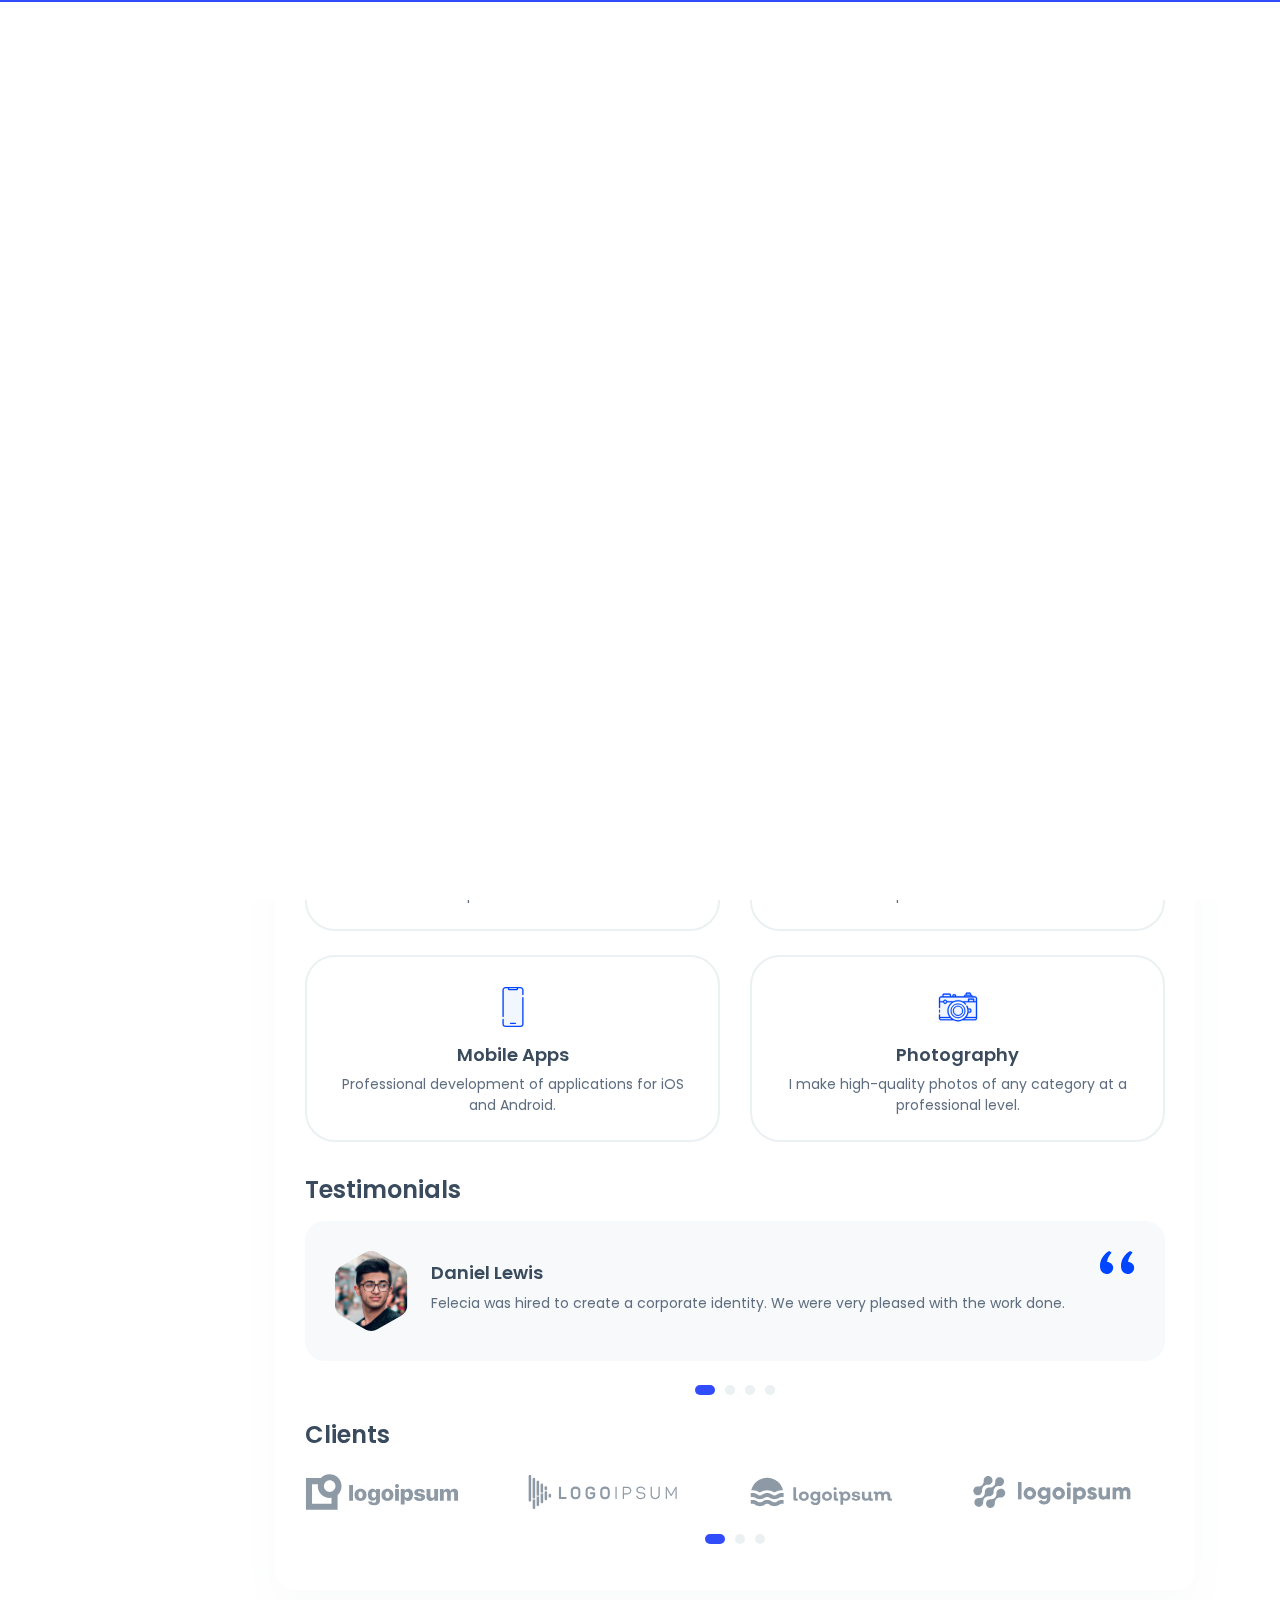
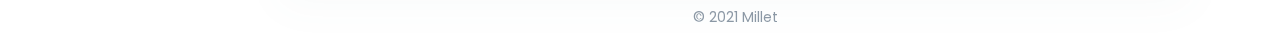
==== commit 0f030f00: "update" ====
--- a/about.html
+++ b/about.html
@@ -93,11 +93,10 @@
                 <aside class="col-12 col-md-12 col-lg-2">
 				    <div class="sidebar box sticky-column">
 	                    <ul class="nav">
-                            <li class="nav__item"><a class="active" href="index.html"><i class="icon-user"></i>About</a></li>
-							<li class="nav__item"><a href="resume.html"><i class="icon-file-text"></i>Resume</a></li>
-                            <li class="nav__item"><a href="works.html"><i class="icon-codesandbox"></i>Works</a></li>
-                            <li class="nav__item"><a href="blog.html"><i class="icon-book-open"></i>Blog</a></li>
-                            <li class="nav__item"><a href="contact.html"><i class="icon-book"></i>Contact</a></li>
+                            <li class="nav__item"><a class="active" href="index.html"><i class="icon-user"></i>简单介绍</a></li>
+							<li class="nav__item"><a href="resume.html"><i class="icon-file-text"></i>教育经历</a></li>
+                            <li class="nav__item"><a href="works.html"><i class="icon-codesandbox"></i>工作经历</a></li>
+							</a></li>
                         </ul>
 					</div>
 		        </aside>
